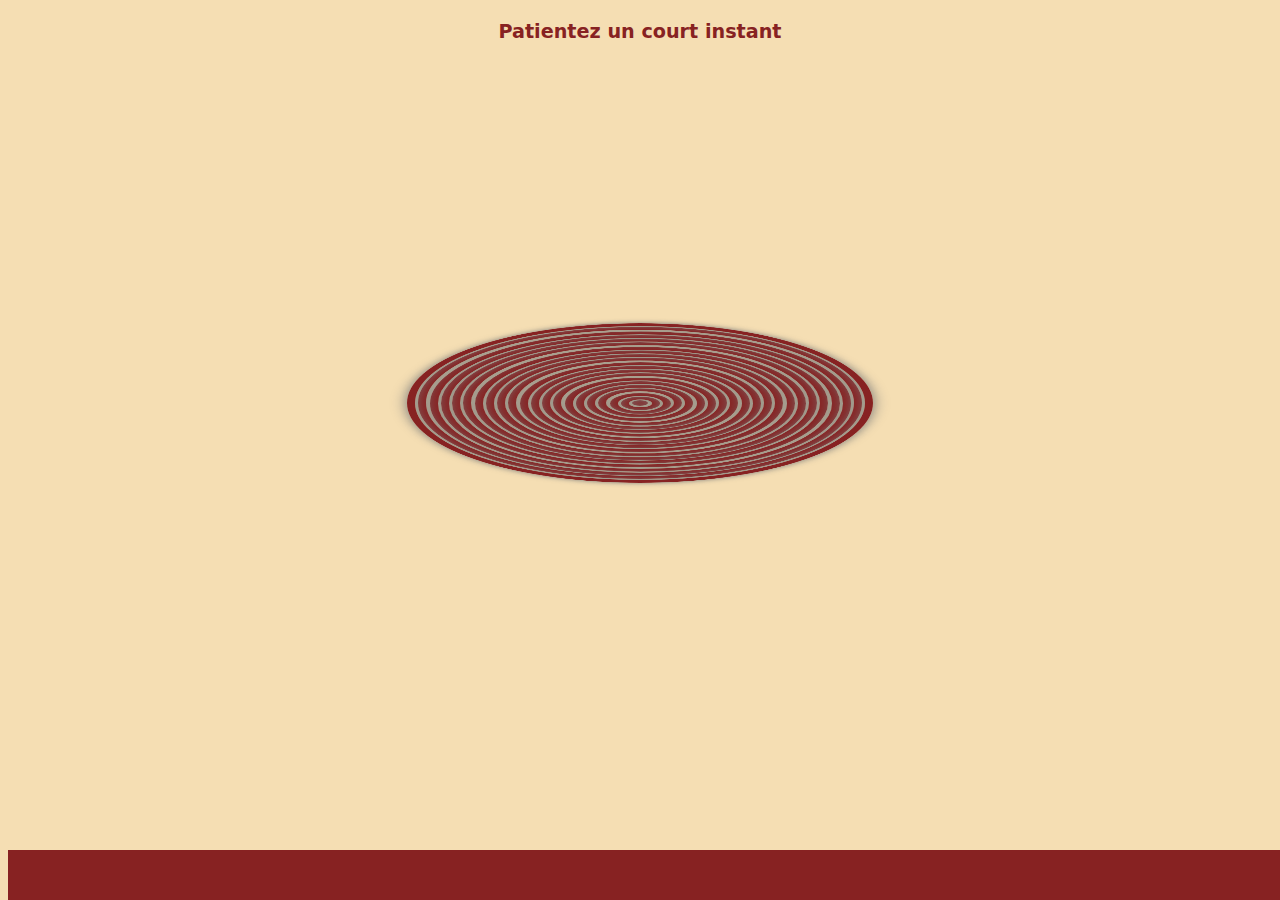
==== index.html @ 27f2d9bc "rajout d'une page de redirection basique et fichiers associés (index.html et style2.css)" ====
<!doctype html>
<html lang="fr">
<head>
  <meta charset="UTF-8" />
  <meta name="viewport" content="width=device-width, initial-scale=1.0" />
  <meta http-equiv="refresh" content="3.5; url=accueil.html">
  <title>Mon portfolio</title>
  <link rel="stylesheet" href="style2.css">
</head>
<body>
  <header></header> 

  <main>
     <div class="container">
      <div class="item" style="--i:0;"></div>
      <div class="item" style="--i:1;"></div>
      <div class="item" style="--i:2;"></div>
      <div class="item" style="--i:3;"></div>
      <div class="item" style="--i:4;"></div>
      <div class="item" style="--i:5;"></div>
      <div class="item" style="--i:6;"></div>
      <div class="item" style="--i:7;"></div>
      <div class="item" style="--i:8;"></div>
      <div class="item" style="--i:9;"></div>
      <div class="item" style="--i:10;"></div>
      <div class="item" style="--i:11;"></div>
      <div class="item" style="--i:12;"></div>
      <div class="item" style="--i:13;"></div>
      <div class="item" style="--i:14;"></div>
      <div class="item" style="--i:15;"></div>
      <div class="item" style="--i:16;"></div>
      <div class="item" style="--i:17;"></div>
      <div class="item" style="--i:18;"></div>
      <div class="item" style="--i:19;"></div>
      <div class="item" style="--i:20;"></div>
    </div>
    <p class="intro-text">Patientez un court instant<span class="dots"></span></p>
  </main>

  <footer class="piedepage"></footer>

</body>
---- style2.css ----
@import url(https://fonts.googleapis.com/css?family=Montserrat:400,700);
body {
    background-color: wheat;
}
.container {
    position: absolute;
    top: 50%;
    left: 50%;
    transform: translate(-50%, -50%);
    height: 70%;
    display: flex;
    justify-content: center;
    align-items: center;
  }

.item {
  position: absolute;
  background-color: transparent;
  width: calc(var(--i) * 2.5vmin);
  aspect-ratio: 1;
  border-radius: 50%;
  border: .9vmin solid #872222;
  transform-style: preserve-3d;
  transform: rotateX(70deg) translateZ(50px);
  animation: my-move 3s ease-in-out calc(var(--i) * 0.08s) infinite;
  box-shadow: 0px 0px 15px rgb(124, 124, 124),
    inset 0px 0px 15px rgb(124, 124, 124);
}

@keyframes my-move {
  0%,
  100% {
    transform: rotateX(70deg) translateZ(50px) translateY(0px);
    filter: hue-rotate(0deg);
  }

  50% {
    transform: rotateX(70deg) translateZ(50px) translateY(-50vmin);
    filter: hue-rotate(180deg);
  }
}

.intro-text {
    margin-top: 20px;
    font-size: 1.2rem;
    font-family: system-ui, -apple-system, BlinkMacSystemFont, 'Segoe UI', Roboto, Oxygen, Ubuntu, Cantarell, 'Open Sans', 'Helvetica Neue', sans-serif;
    font-weight: bolder;
    color: #872222;
    text-align: center;
    display: flex;
    justify-content: center;
  }
  
  .dots::after {
    content: '';
    display: inline-block;
    animation: dots-animation 3.5s steps(4, end) infinite;
  }
  
  @keyframes dots-animation {
    0% {
      content: '';
    }
    25% {
      content: '.';
    }
    50% {
      content: '..';
    }
    75% {
      content: '...';
    }
    100% {
      content: '';
    }
  }
  .piedepage {
    background-color: #872222;
    display: flex;
    justify-content: center;
    align-items: center;
    width: 100%;
    height: 10px;
    position: absolute;
    bottom: 0;
    padding: 20px 0;
    
  }
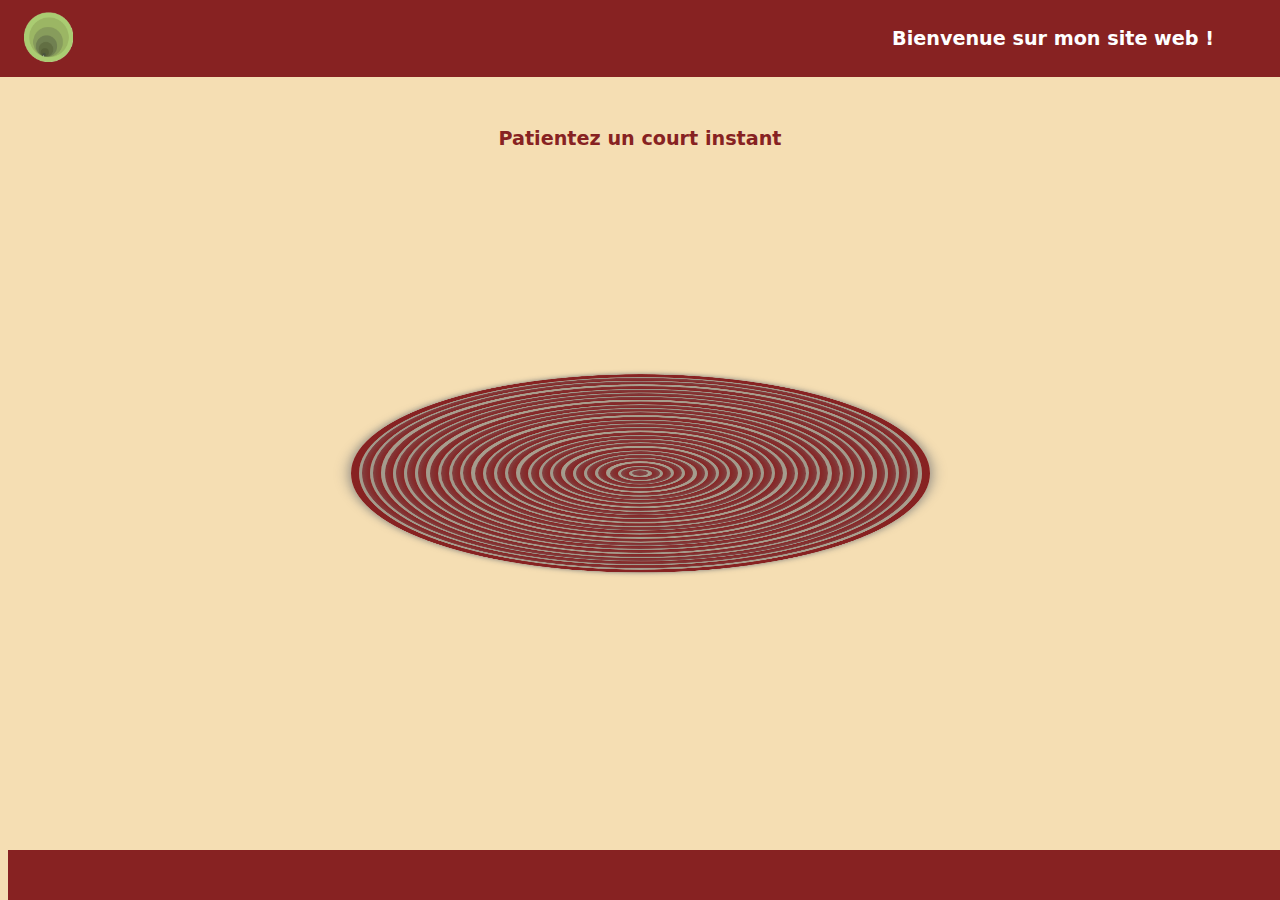
==== commit de458b4a: "tests sur les boîtes de projets et affinage de l'animation en page d'accueil + insertion footer/head" ====
--- a/index.html
+++ b/index.html
@@ -3,12 +3,17 @@
 <head>
   <meta charset="UTF-8" />
   <meta name="viewport" content="width=device-width, initial-scale=1.0" />
-  <meta http-equiv="refresh" content="3.5; url=accueil.html">
+  <meta http-equiv="refresh" content="4.5; url=accueil.html">
   <title>Mon portfolio</title>
   <link rel="stylesheet" href="style2.css">
 </head>
 <body>
-  <header></header> 
+  <header class="homepage"> 
+    <a href="index.html">
+      <img class="logo" src="logoportfolio.png" alt="logo de mon portfolio">
+    </a>
+    <p class="text">Bienvenue sur mon site web <span class="exclamation"></span></p>
+</header> 
 
   <main>
      <div class="container">
@@ -33,6 +38,11 @@
       <div class="item" style="--i:18;"></div>
       <div class="item" style="--i:19;"></div>
       <div class="item" style="--i:20;"></div>
+      <div class="item" style="--i:21;"></div>
+      <div class="item" style="--i:22;"></div>
+      <div class="item" style="--i:23;"></div>
+      <div class="item" style="--i:24;"></div>
+      <div class="item" style="--i:25;"></div>
     </div>
     <p class="intro-text">Patientez un court instant<span class="dots"></span></p>
   </main>
--- a/style2.css
+++ b/style2.css
@@ -1,13 +1,18 @@
 @import url(https://fonts.googleapis.com/css?family=Montserrat:400,700);
 body {
     background-color: wheat;
+}
+main {
+  padding-top: 100px; /* Ajustez selon la taille du header */
+    padding-bottom: 50px; /* Ajustez selon la taille du footer */
 }
 .container {
     position: absolute;
     top: 50%;
     left: 50%;
+    margin-top: 70px;
     transform: translate(-50%, -50%);
-    height: 70%;
+    height: 80%;
     display: flex;
     justify-content: center;
     align-items: center;
@@ -22,7 +27,7 @@
   border: .9vmin solid #872222;
   transform-style: preserve-3d;
   transform: rotateX(70deg) translateZ(50px);
-  animation: my-move 3s ease-in-out calc(var(--i) * 0.08s) infinite;
+  animation: my-move 3s ease-in-out calc(var(--i) * 0.03s) infinite;
   box-shadow: 0px 0px 15px rgb(124, 124, 124),
     inset 0px 0px 15px rgb(124, 124, 124);
 }
@@ -41,7 +46,7 @@
 }
 
 .intro-text {
-    margin-top: 20px;
+    margin-bottom: 50px;
     font-size: 1.2rem;
     font-family: system-ui, -apple-system, BlinkMacSystemFont, 'Segoe UI', Roboto, Oxygen, Ubuntu, Cantarell, 'Open Sans', 'Helvetica Neue', sans-serif;
     font-weight: bolder;
@@ -49,12 +54,14 @@
     text-align: center;
     display: flex;
     justify-content: center;
+    position: relative;
+    animation: slideFromLeft 2s ease-out, slideFromTop 2s ease-out; 
   }
   
   .dots::after {
     content: '';
     display: inline-block;
-    animation: dots-animation 3.5s steps(4, end) infinite;
+    animation: dots-animation 4s steps(4, end) infinite;
   }
   
   @keyframes dots-animation {
@@ -74,6 +81,82 @@
       content: '';
     }
   }
+
+  .homepage {
+    position: fixed;
+    top: 0;
+    left: 0;
+    width: 100%;
+    display: flex;
+    justify-content: space-between;
+    align-items: center;
+    padding: 0.5rem 1.5rem;
+    background-color: #872222;
+    color: white;
+    font-weight: bolder;
+    font-family: system-ui, -apple-system, BlinkMacSystemFont, 'Segoe UI', Roboto, Oxygen, Ubuntu, Cantarell, 'Open Sans', 'Helvetica Neue', sans-serif;
+    z-index: 500;
+    transition: transform 0.3s ease-in-out, opacity 0.3s ease-in-out;
+    opacity: 1;
+  }
+
+  .logo {
+    font-size: 1.5rem;
+    color: #fff;
+    font-weight: bold;
+    height: 50px;
+    width: auto;
+  }
+
+  .text {
+    padding-right: 90px;
+    font-size: larger;
+    animation: slideFromLeft 2s ease-out, slideFromTop 2s ease-out; 
+  }
+
+  @keyframes slideFromLeft {
+    0% {
+      transform: translateX(-50%);
+      opacity: 0;
+    }
+    100% {
+      transform: translateX(0);
+      opacity: 1;
+    }
+  }
+  
+  @keyframes slideFromTop {
+    0% {
+      transform: translateY(-50%); 
+      opacity: 0; 
+    }
+    100% {
+      transform: translateY(0); 
+      opacity: 1; 
+    }
+  }
+
+  .exclamation::after {
+    content: '!';
+    display: inline-block;
+    animation: blink-animation 2s steps(4, end) infinite;
+}
+
+@keyframes blink-animation {
+    0%, 100% {
+        opacity: 1; 
+    }
+    25% {
+      opacity: 0,5;
+    }
+    50% {
+        opacity: 0; 
+    }
+    75% {
+        opacity: 0,5;
+    }
+}
+
   .piedepage {
     background-color: #872222;
     display: flex;
@@ -81,7 +164,7 @@
     align-items: center;
     width: 100%;
     height: 10px;
-    position: absolute;
+    position: fixed;
     bottom: 0;
     padding: 20px 0;
     
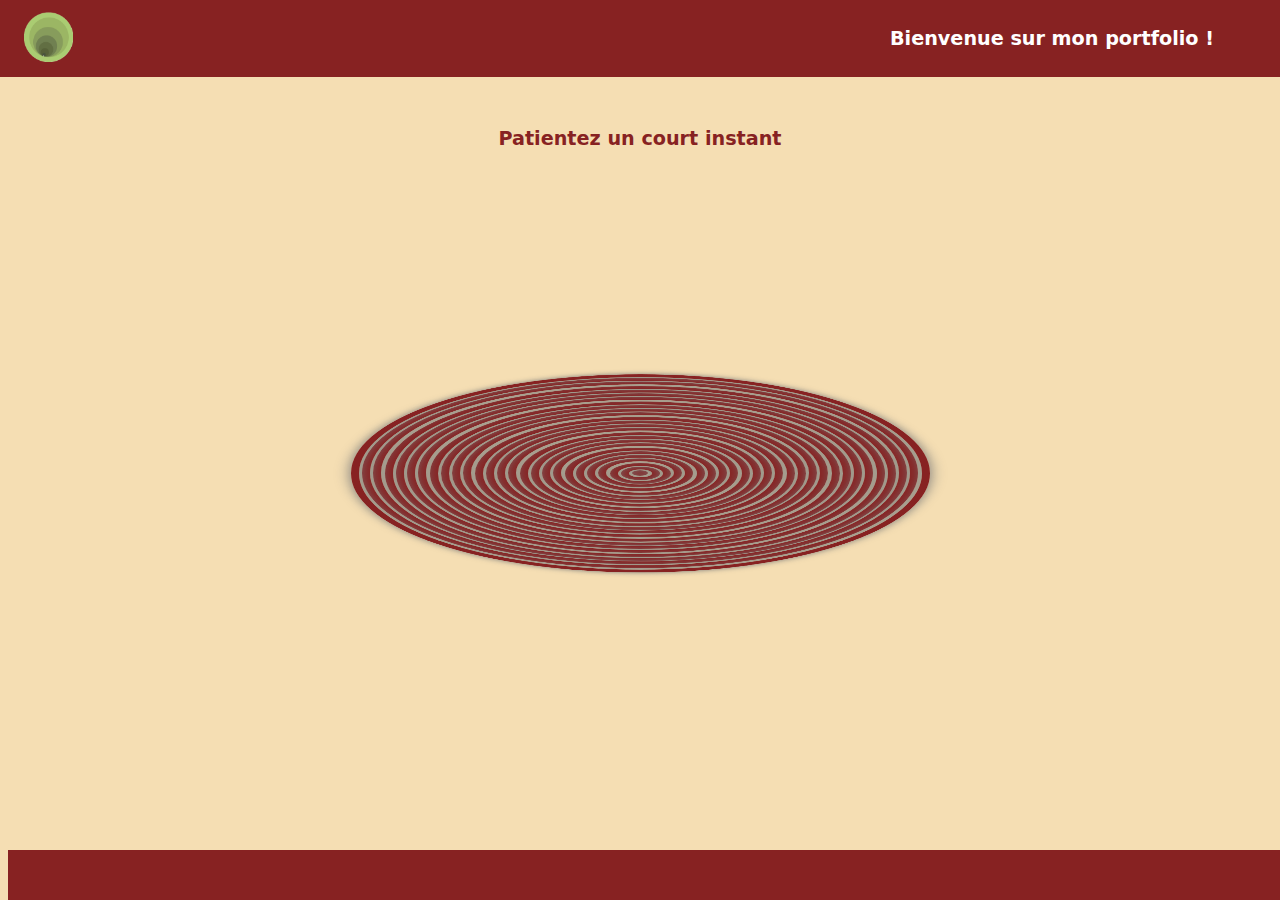
==== commit b08bc767: "modification d'un terme améliorable" ====
--- a/index.html
+++ b/index.html
@@ -12,7 +12,7 @@
     <a href="index.html">
       <img class="logo" src="logoportfolio.png" alt="logo de mon portfolio">
     </a>
-    <p class="text">Bienvenue sur mon site web <span class="exclamation"></span></p>
+    <p class="text">Bienvenue sur mon portfolio <span class="exclamation"></span></p>
 </header> 
 
   <main>
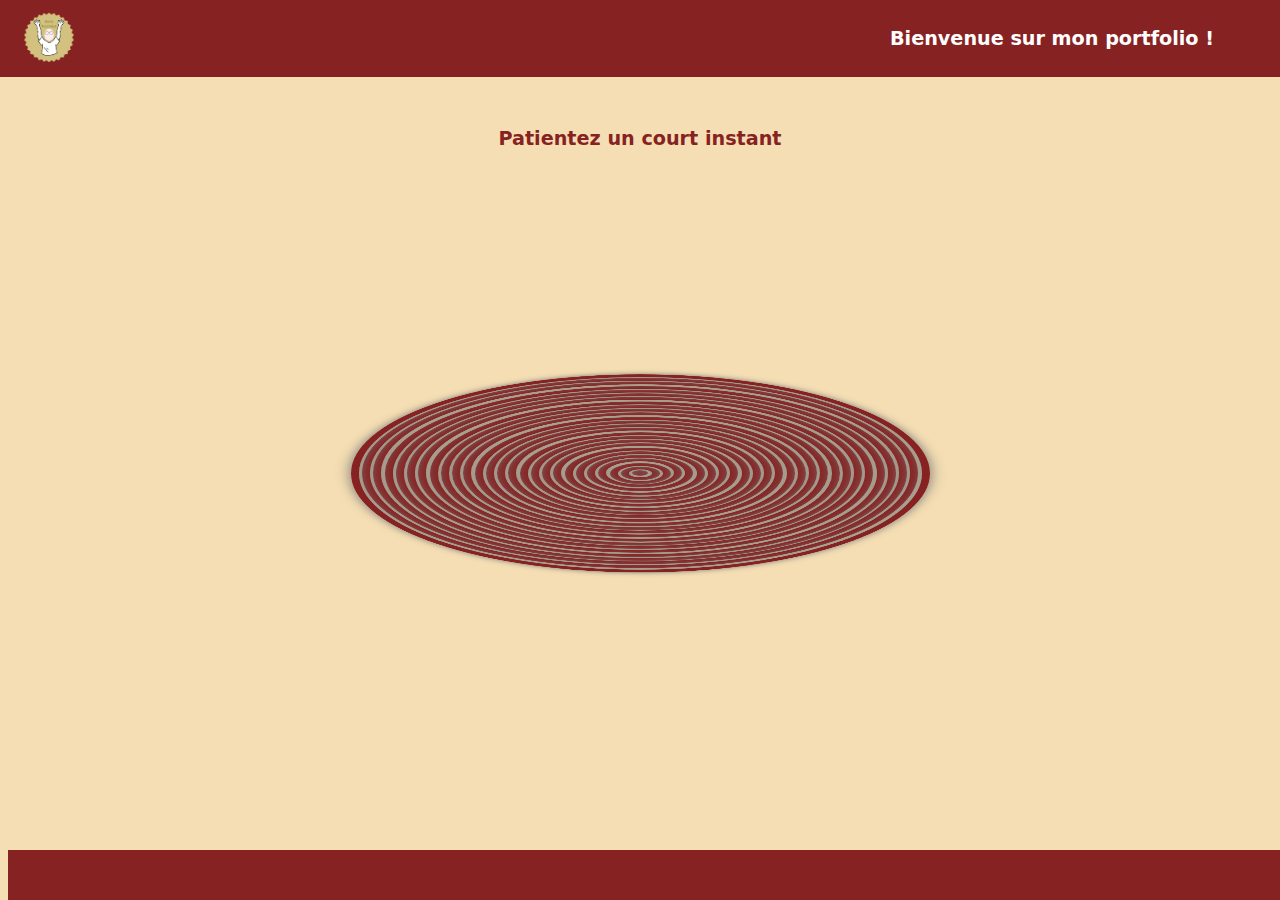
==== commit bd18e56f: "changement de logo" ====
--- a/index.html
+++ b/index.html
@@ -10,7 +10,7 @@
 <body>
   <header class="homepage"> 
     <a href="index.html">
-      <img class="logo" src="logoportfolio.png" alt="logo de mon portfolio">
+      <img class="logo" src="logo.png" alt="logo de mon portfolio">
     </a>
     <p class="text">Bienvenue sur mon portfolio <span class="exclamation"></span></p>
 </header> 
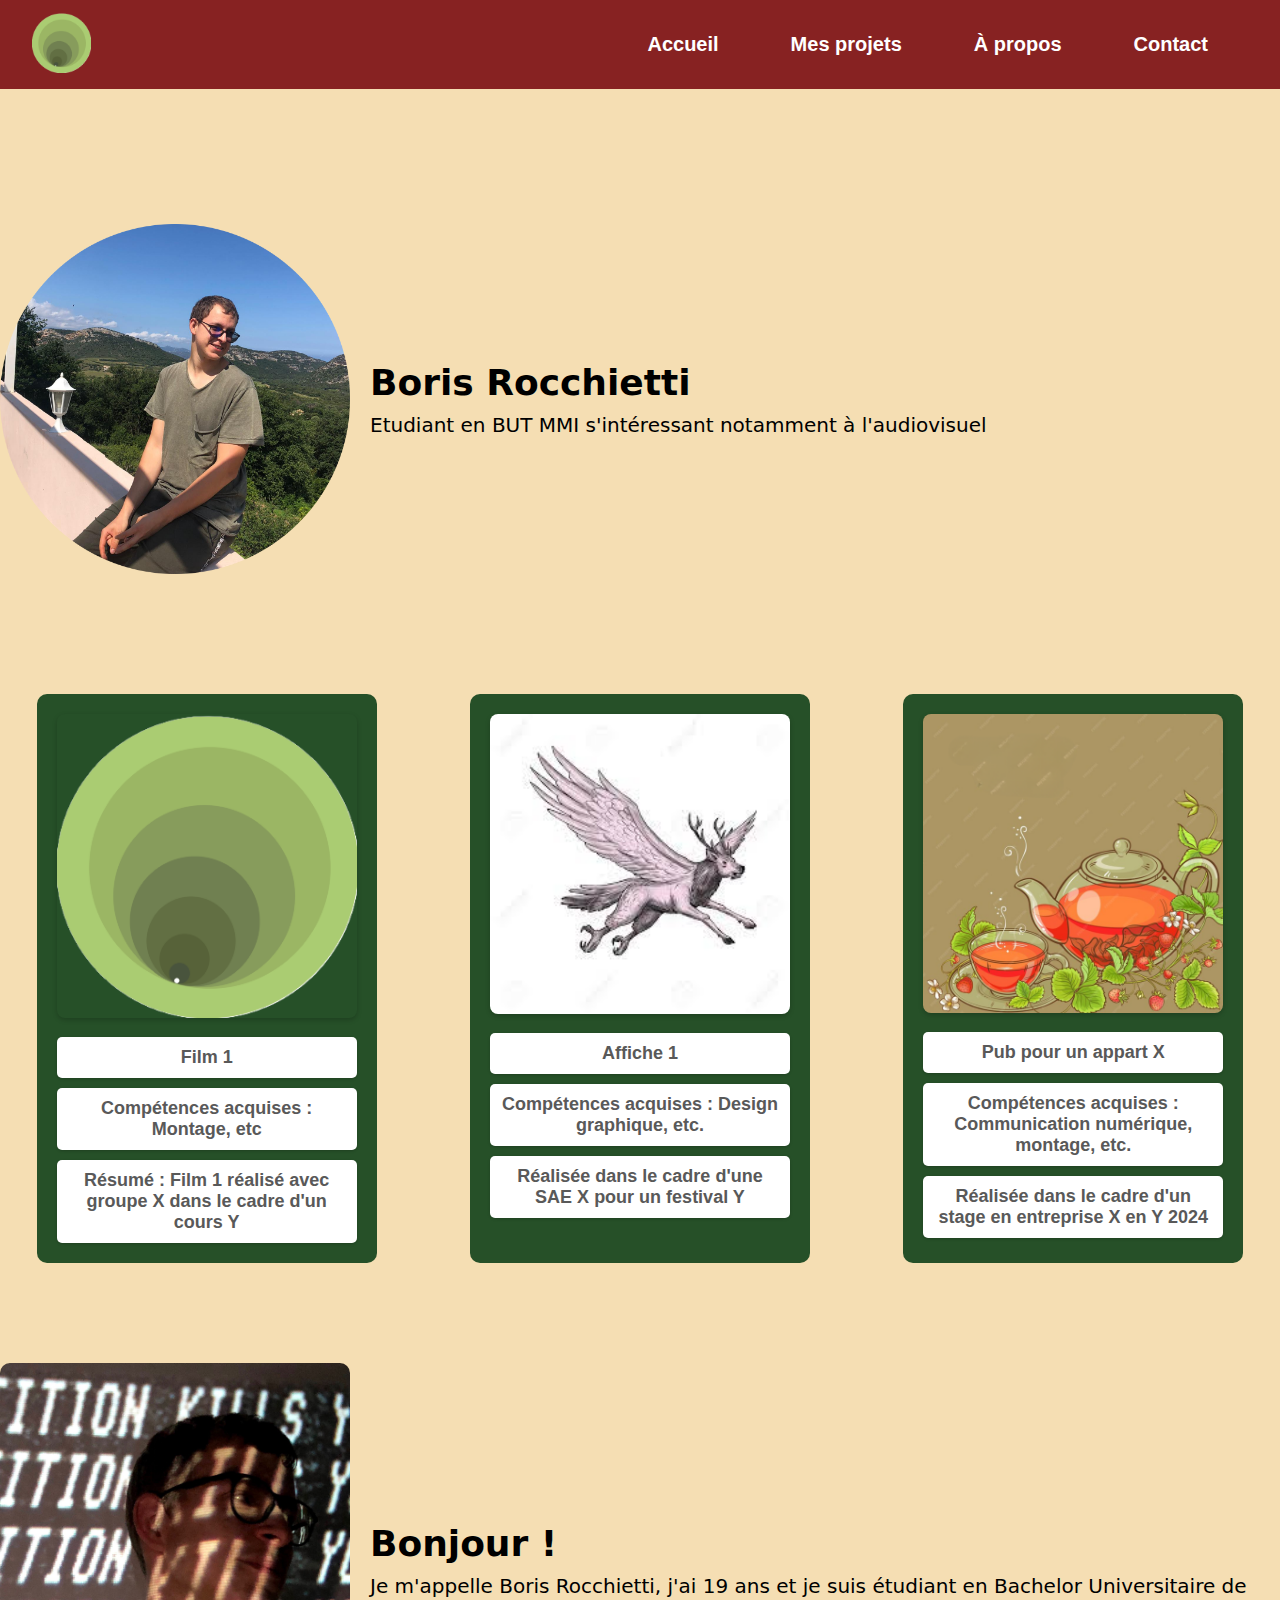
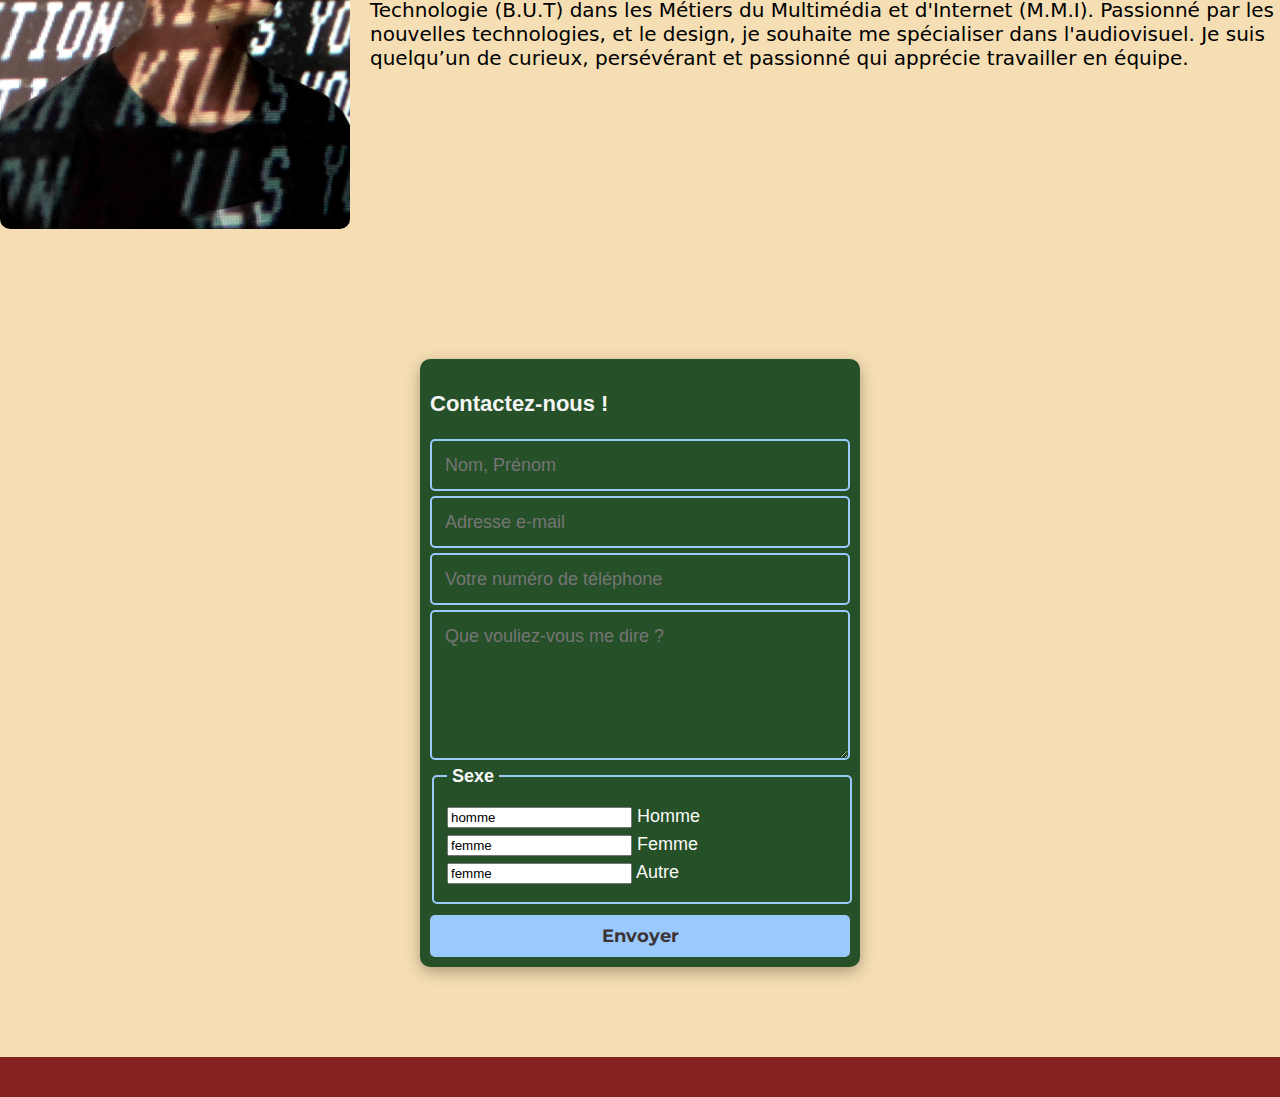
==== commit 13cb9a7f: "on sauve les meubles" ====
--- a/index.html
+++ b/index.html
@@ -1,52 +1,117 @@
+
 <!doctype html>
 <html lang="fr">
 <head>
   <meta charset="UTF-8" />
   <meta name="viewport" content="width=device-width, initial-scale=1.0" />
-  <meta http-equiv="refresh" content="4.5; url=accueil.html">
   <title>Mon portfolio</title>
-  <link rel="stylesheet" href="style2.css">
+  <link rel="stylesheet" href="style.css">
 </head>
 <body>
-  <header class="homepage"> 
-    <a href="index.html">
-      <img class="logo" src="logo.png" alt="logo de mon portfolio">
-    </a>
-    <p class="text">Bienvenue sur mon portfolio <span class="exclamation"></span></p>
-</header> 
+  <header class="homepage">
+    <nav class="navbar">
+      <div class="navbar-left">
+       <a href="index.html">
+        <img class="logo" src="logoportfolio.png" alt="logo de mon portfolio">
+      </a>
+      </div>
+      <div class="navbar-right">
+        <ul class="nav-links">
+          <li><a href="#accueil">Accueil</a></li>
+          <li><a href="#projets">Mes projets</a></li>
+          <li><a href="#about">À propos</a></li>
+          <li><a href="#contact">Contact</a></li>
+        </ul>
+      </div>
+    </nav>
+  </header>
 
-  <main>
-     <div class="container">
-      <div class="item" style="--i:0;"></div>
-      <div class="item" style="--i:1;"></div>
-      <div class="item" style="--i:2;"></div>
-      <div class="item" style="--i:3;"></div>
-      <div class="item" style="--i:4;"></div>
-      <div class="item" style="--i:5;"></div>
-      <div class="item" style="--i:6;"></div>
-      <div class="item" style="--i:7;"></div>
-      <div class="item" style="--i:8;"></div>
-      <div class="item" style="--i:9;"></div>
-      <div class="item" style="--i:10;"></div>
-      <div class="item" style="--i:11;"></div>
-      <div class="item" style="--i:12;"></div>
-      <div class="item" style="--i:13;"></div>
-      <div class="item" style="--i:14;"></div>
-      <div class="item" style="--i:15;"></div>
-      <div class="item" style="--i:16;"></div>
-      <div class="item" style="--i:17;"></div>
-      <div class="item" style="--i:18;"></div>
-      <div class="item" style="--i:19;"></div>
-      <div class="item" style="--i:20;"></div>
-      <div class="item" style="--i:21;"></div>
-      <div class="item" style="--i:22;"></div>
-      <div class="item" style="--i:23;"></div>
-      <div class="item" style="--i:24;"></div>
-      <div class="item" style="--i:25;"></div>
+<main>
+  <div class="about-section" id="accueil">
+    <div class="about-content">
+      <img class="profile-image" src="moiastflo.png" alt="Moi à Saint Florent">
+      
+      <div class="about-text">
+        <p> Boris Rocchietti</p>
+        <p> Etudiant en BUT MMI s'intéressant notamment à l'audiovisuel</p>
+      
+      </div>
     </div>
-    <p class="intro-text">Patientez un court instant<span class="dots"></span></p>
-  </main>
+  </div>
 
-  <footer class="piedepage"></footer>
+<div class="projets-flex" id="projets">
+  <div class="custom-container">
+    <div class="image-box">
+      <img src="logoportfolio.png" alt="exemple de projet 1">
+    </div>
+    <div class="text-box">
+      <div class="text-item">Film 1</div>
+      <div class="text-item">Compétences acquises : Montage, etc</div>
+      <div class="text-item">Résumé : Film 1 réalisé avec groupe X dans le cadre d'un cours Y</div>
+    </div>
+  </div> 
+  <div class="custom-container">
+    <div class="image-box">
+      <img src="cerf-volant.jpg" alt="Cerf-volant">
+    </div>
+    <div class="text-box">
+      <div class="text-item"> Affiche 1</div>
+      <div class="text-item">Compétences acquises : Design graphique, etc. </div>
+      <div class="text-item">Réalisée dans le cadre d'une SAE X pour un festival Y </div>
+    </div>
+  </div> 
+  <div class="custom-container">
+    <div class="image-box">
+      <img src="teapot.png" alt="théière">
+    </div>
+    <div class="text-box">
+      <div class="text-item">Pub pour un appart X</div>
+      <div class="text-item">Compétences acquises : Communication numérique, montage, etc. </div>
+      <div class="text-item">Réalisée dans le cadre d'un stage en entreprise X en Y 2024 </div>
+    </div>
+  </div> 
+</div>
+    
+<div class="about-section" id="about">
+  <div class="about-content">
+    <img class="profile-image" src="IMG-20250118-WA0007.jpg" alt="Boris Rocchietti (moi) mais stylé">
+    
+    <div class="about-text">
+      <p> Bonjour !</p>
+      <p>Je m'appelle Boris Rocchietti, j'ai 19 ans et je suis étudiant en
+        Bachelor Universitaire de Technologie (B.U.T) dans les Métiers du Multimédia et d'Internet (M.M.I).
+        Passionné par les nouvelles technologies, et le design, je souhaite me spécialiser dans l'audiovisuel. 
+        Je suis quelqu’un de curieux, persévérant et passionné qui apprécie travailler en équipe. 
+      </p>
+    </div>
+  </div>
+</div>
 
+<form id="contact">      
+  <p class="contactez">Contactez-nous !</p>
+  <input name="name" type="text" class="feedback" placeholder="Nom, Prénom" />   
+  <input name="email" type="text" class="feedback" placeholder="Adresse e-mail" />
+          
+  <input class="feedback" type="tel" id="phone" placeholder="Votre numéro de téléphone">
+
+  <textarea name="text" class="feedback" placeholder="Que vouliez-vous me dire ?"></textarea>
+
+  <fieldset class="feedback">
+    <legend>Sexe</legend>
+    <label> <input type="sexe" name="gender" value="homme"> Homme</label>
+    <label> <input type="sexe" name="gender" value="femme"> Femme</label>
+    <label> <input type="sexe" name="gender" value="femme"> Autre</label>
+  </fieldset>
+          
+  <input type="submit" value="Envoyer"/>
+  </form>
+
+
+</main>
+
+<footer class="piedepage">
+    
+</footer>
 </body>
+</html>
+
--- a/style.css
+++ b/style.css
@@ -0,0 +1,469 @@
+@import url(https://fonts.googleapis.com/css?family=Montserrat:400,700);
+
+/*Corps de la page principale*/
+body {
+  font-family: Arial, sans-serif;
+  background-color: #f9f9f9;
+  color: #333;
+  margin: 0;
+  padding: 0;
+  display: flex;
+  flex-direction: column;
+  min-height: 100vh; 
+}
+
+main {
+  padding: 40px 0;
+  padding-top: 135px;
+  display: flex;
+  flex-direction: column;
+  gap: 60px; 
+  background-color:#f5deb3 ;
+
+}
+
+[id] {
+  scroll-margin-top: 95px; 
+}
+
+
+/*Section "Navbar"*/
+.homepage {
+  position: sticky;
+  top: 0;
+  left: 0;
+  width: 100%;
+  background-color: #872222;
+  z-index: 1000;
+  transition: transform 0.3s ease-in-out, opacity 0.3s ease-in-out;
+  opacity: 1;
+}
+
+.navbar {
+  display: flex;
+  justify-content: space-between;
+  align-items: center;
+  padding: 0.5rem 2rem;
+}
+
+.navbar-left {
+  flex: 1;
+}
+
+.logo {
+  font-size: 1.5rem;
+  color: #fff;
+  font-weight: bold;
+  height: 60px;
+  width: auto;
+}
+
+.nav-links {
+  list-style: none;
+  display: flex;
+  justify-content: center;
+  gap: 2rem;
+  margin-right: 15px;
+  padding: 5px;
+  font-size: 20px;
+  font-weight: bold;
+  position: relative;
+}
+
+.nav-links a {
+  color: #fff;
+  text-decoration: none;
+  padding: 10px 20px;
+  transition: 0.5s;
+  position: relative;
+}
+
+.nav-links:hover a {
+  color: rgba(255, 255, 255, 0.2);
+}
+
+.nav-links li:hover a {
+  color: #fff;
+}
+
+.nav-links a:before {
+  content: '';
+  position: absolute;
+  top: 0;
+  left: 0;
+  width: 100%;
+  height: 100%;
+  background: transparent;
+  border: 2px solid transparent;
+  border-radius: 12px;
+  transition: all 0.5s;
+  transform: scale(1.1);
+  opacity: 0;
+}
+
+.nav-links a:hover:before {
+  opacity: 1;
+  transform: scale(1);
+  border-color: #fff;
+}
+
+.nav-links li:nth-child(1) a:hover:before {
+  border-color: white;
+}
+
+.nav-links li:nth-child(2) a:hover:before {
+  border-color: #f5deb3;
+}
+
+.nav-links li:nth-child(3) a:hover:before {
+  border-color: #9AC9FE;
+}
+
+.nav-links li:nth-child(4) a:hover:before {
+  border-color: #9effa3;
+}
+
+/*Section pour le formulaire */
+form {
+  width: 420px; 
+  margin: 50px auto; 
+  padding: 10px; 
+  display: flex;
+  flex-direction: column; 
+  background-color: #265028; 
+  color: #f9f9f9;
+  border-radius: 10px; 
+  box-shadow: 0 5px 15px rgba(0, 0, 0, 0.3); 
+}
+
+.contact-form .feedback {
+  font-size: 18px;
+  border-radius: 5px;
+  background-color: transparent;
+  border: 2px solid #9AC9FE;
+  padding: 13px;
+  margin-bottom: 5px;
+  width: 100%;
+  box-sizing: border-box;
+}
+
+.contact-form .feedback:hover {
+  border-color: #CC4949;
+}
+
+form .contactez {
+  color: whitesmoke;
+  font-size: 22px;
+  font-weight: bold;
+  margin-bottom: 10x;
+}
+
+fieldset {
+  border: 1px solid #9AC9FE;
+  padding: 10px;
+  margin-bottom: 15px;
+  border-radius: 5px;
+}
+
+legend {
+  font-size: 18px;
+  font-weight: bold;
+  color: #f9f9f9;
+  padding: 0 5px;
+}
+
+fieldset label {
+  display: block;
+  margin: 5px 0;
+  color: #f9f9f9;
+}
+
+input[type="radio"] {
+  margin-right: 10px;
+}
+
+.feedback {
+  color:white;
+  font-family: Helvetica, Arial, sans-serif;
+  font-weight:500;
+  font-size: 18px;
+  border-radius: 5px;
+  line-height: 22px;
+  background-color: transparent;
+  border:2px solid #9AC9FE;
+  transition: all 0.3s;
+  padding: 13px;
+  margin-bottom: 5px;
+  width:100%;
+  box-sizing: border-box;
+  outline:0;
+}
+
+.feedback:focus { border:2px solid #CC4949; }
+
+textarea {
+  height: 150px;
+  line-height: 150%;
+  resize:vertical;
+}
+
+[type="submit"] {
+  font-family: 'Montserrat', Arial, Helvetica, sans-serif;
+  width: 100%;
+  background:#9AC9FE;
+  border-radius:5px;
+  border:0;
+  cursor:pointer;
+  color: #3C3434;
+  font-size:18px;
+  padding-top:10px;
+  padding-bottom:10px;
+  transition: all 0.3s;
+  margin-top: 6px;
+  font-weight:700;
+}
+[type="submit"]:hover { background:#CC4949; }
+
+/*Section "A propos" */ 
+.profile-image {
+  width: 350px; 
+  height: auto; 
+  object-fit: cover; 
+  border-radius: 10px; 
+  margin-right: 20px; 
+}
+
+.about-text p:first-child {
+  font-size: 36px; 
+  font-weight: bold; 
+  margin: 0; 
+}
+
+.about-text p:last-child {
+  font-size: 20px; 
+  margin: 5px 0 0; 
+  margin-top: 10px;
+}
+
+.about-content {
+  display: flex;
+  align-items: center;
+  color: black;
+  font-family: system-ui, -apple-system, BlinkMacSystemFont, 'Segoe UI', Roboto, Oxygen, Ubuntu, Cantarell, 'Open Sans', 'Helvetica Neue', sans-serif;
+  margin-bottom: 20px; 
+}
+
+
+
+@keyframes slideFromLeft {
+  0% {
+    transform: translateX(-50%);
+    opacity: 0;
+  }
+  100% {
+    transform: translateX(0);
+    opacity: 1;
+  }
+}
+
+@keyframes slideFromTop {
+  0% {
+    transform: translateY(-50%); 
+    opacity: 0; 
+  }
+  100% {
+    transform: translateY(0); 
+    opacity: 1; 
+  }
+}
+
+.about-text p {
+  animation: slideFromLeft 2s ease-out; 
+}
+
+.profile-image {
+  animation: slideFromTop 2s ease-out; 
+}
+
+/*Partie dédiée aux boîtes de projets*/
+.container {
+  display: flex;
+  flex-wrap: wrap;
+  gap: 20px;
+  padding: 20px;
+}
+
+.box {
+  width: 100%;
+  max-width: 300px;
+  height: 250px;
+  display: flex;
+  flex-direction: column;
+  justify-content: space-between;
+  background: white;
+  padding: 15px;
+  border-radius: 8px;
+  box-shadow: 0 2px 4px rgba(0,0,0,0.2);
+}
+
+.box img {
+  width: 100%;
+  height: auto;
+  object-fit: cover;
+}
+
+.box .text {
+  text-align: center;
+  margin: 10px 0;
+}
+
+.projets-flex {
+  display: flex;
+  flex-wrap: wrap; 
+  justify-content: center; 
+  gap: 20px;
+  margin: 40px 0;
+}
+.custom-container {
+  display: inline-block;
+  flex-direction: column; 
+  align-items: center; 
+  justify-content: flex-start; 
+  background-color: #265028; 
+  padding: 20px;
+  border-radius: 10px; 
+  width: 90%;
+  max-width: 300px; 
+  margin: 0 auto; 
+}
+
+.image-box img {
+  width: 100%; 
+  height: auto; 
+  border-radius: 8px; 
+  box-shadow: 0 2px 5px rgba(0, 0, 0, 0.2); 
+}
+
+.text-box {
+  display: flex;
+  flex-direction: column; 
+  gap: 10px; 
+  margin-top: 15px;
+  width: 100%; 
+}
+
+.text-item {
+  text-align: center; 
+  font-size: 18px;
+  font-weight: bold;
+  color: #595959; 
+  padding: 10px;
+  background-color: #fff; 
+  border-radius: 5px; 
+  box-shadow: 0 1px 3px rgba(0, 0, 0, 0.2); 
+}
+
+/*Style du footer*/
+.piedepage {
+  background-color: #872222;
+  display: flex;
+  justify-content: center;
+  height: auto;
+  width: 100%;
+  position: relative; 
+  padding: 20px 0; 
+}
+
+@media (max-width: 768px) {
+  
+  body {
+    background-color: #f5deb3;
+    overflow-x: hidden;
+  }
+
+  .homepage,
+.piedepage {
+    width: 100%;
+    box-sizing: border-box;
+  }
+
+  body, 
+  .nav-links a, 
+  .about-text p:first-child, 
+  .about-text p:last-child, 
+  .text-item {
+    font-size: 90%;
+  }
+  .about-text {
+    display:column
+  }
+
+  .about-text p:first-child {
+    font-size: 16px; 
+  }
+
+  .about-text p:last-child {
+    font-size: 10px; 
+  }
+
+    .box {
+      max-width: 200px; 
+      height: 180px; 
+      display: grid;
+    }
+
+    .box img {
+      height: 100px; 
+   }
+
+    .navbar {
+      padding: 0.5rem 1rem; 
+    }
+
+    .nav-links {
+      gap: 1rem; 
+    }
+
+    .nav-links a {
+      font-size: 16px; 
+      padding: 5px 10px;
+    }
+
+  
+    .contactez, 
+    legend, 
+    .text-item {
+    font-size: 14px;
+
+    .about-content {
+      flex-direction: column;
+      align-items: center; 
+      text-align: center; 
+    }
+    
+    .about-content {
+      flex-direction: column;
+      align-items: center;
+      text-align: center;
+    }
+  
+    .profile-image {
+      margin-bottom: 20px;
+      width: 80%;
+      height: auto;
+    }
+  
+    .about-text {
+      display: flex;
+      flex-direction: column;
+      align-items: center;
+      margin-top: 10px;
+    }
+  
+    .about-text p {
+      font-size: 16px;
+      margin: 10px 0;
+      line-height: 1.5;
+    }
+  }
+}
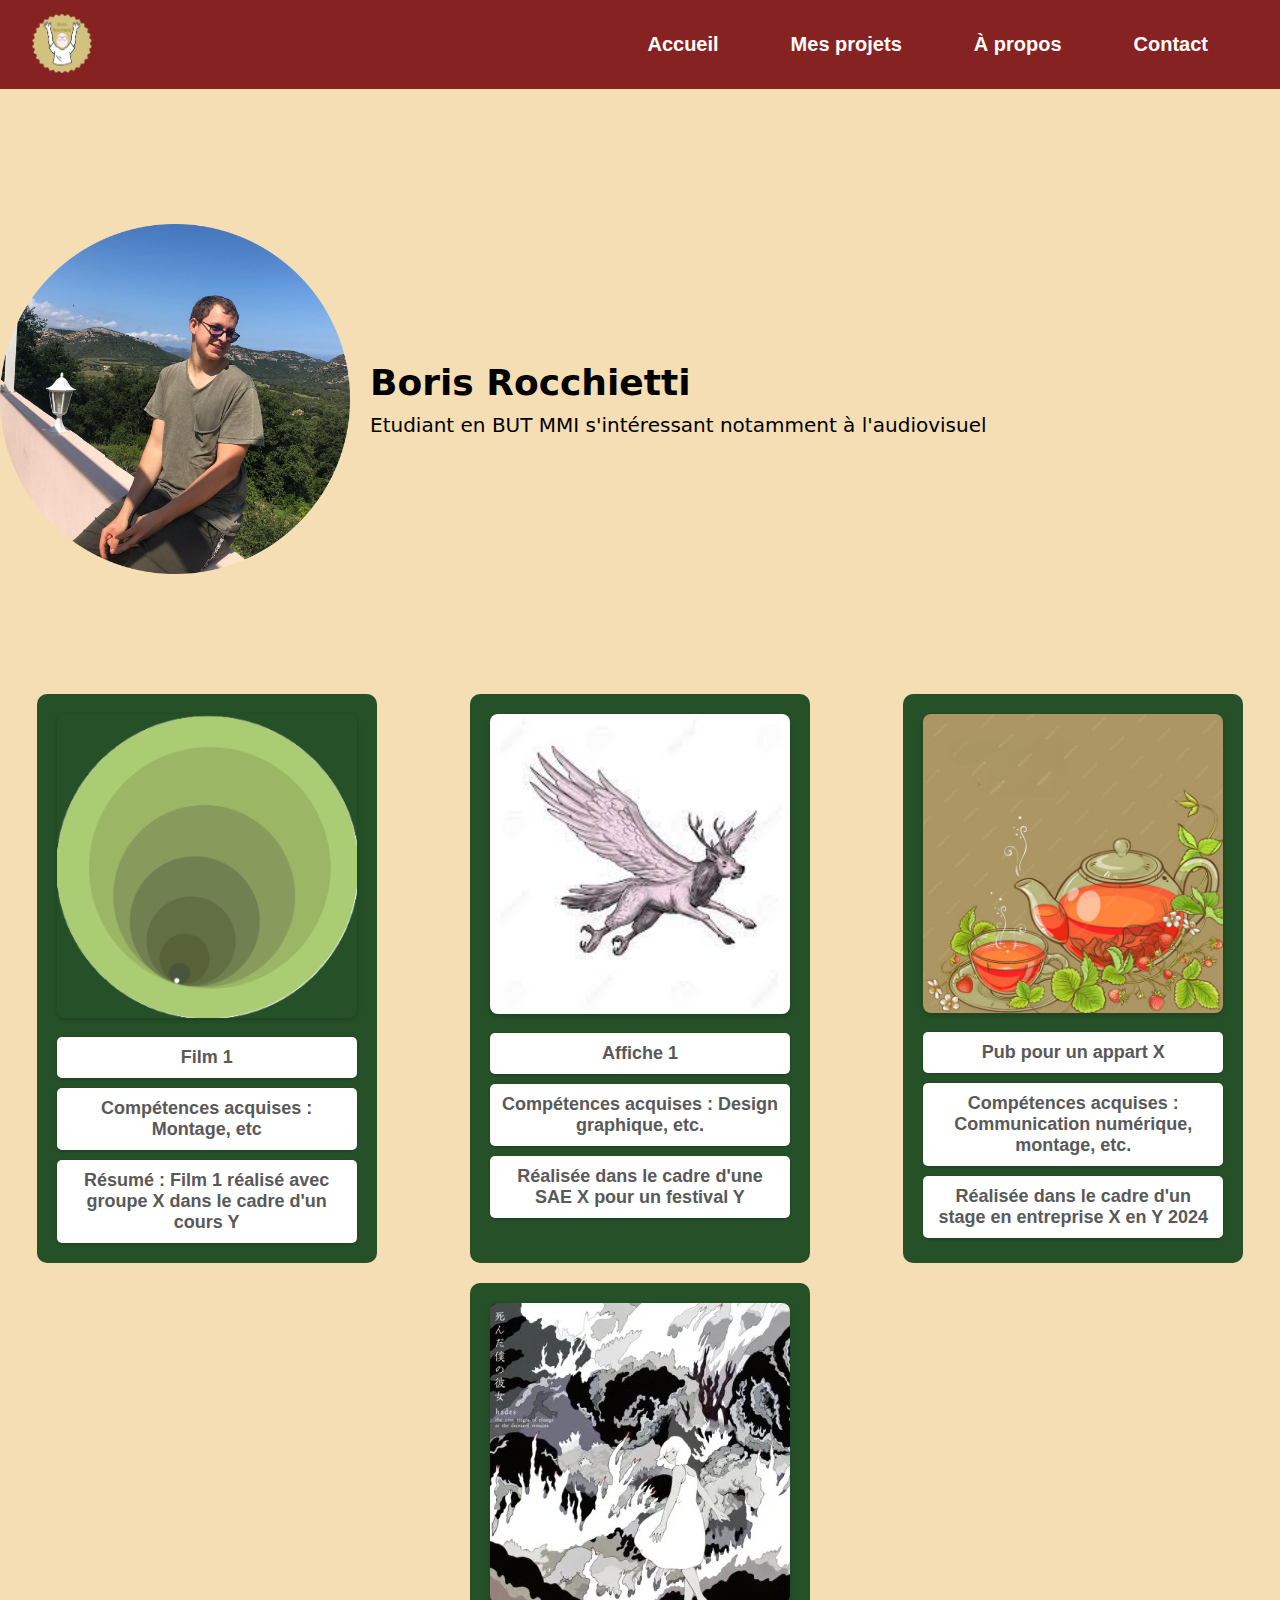
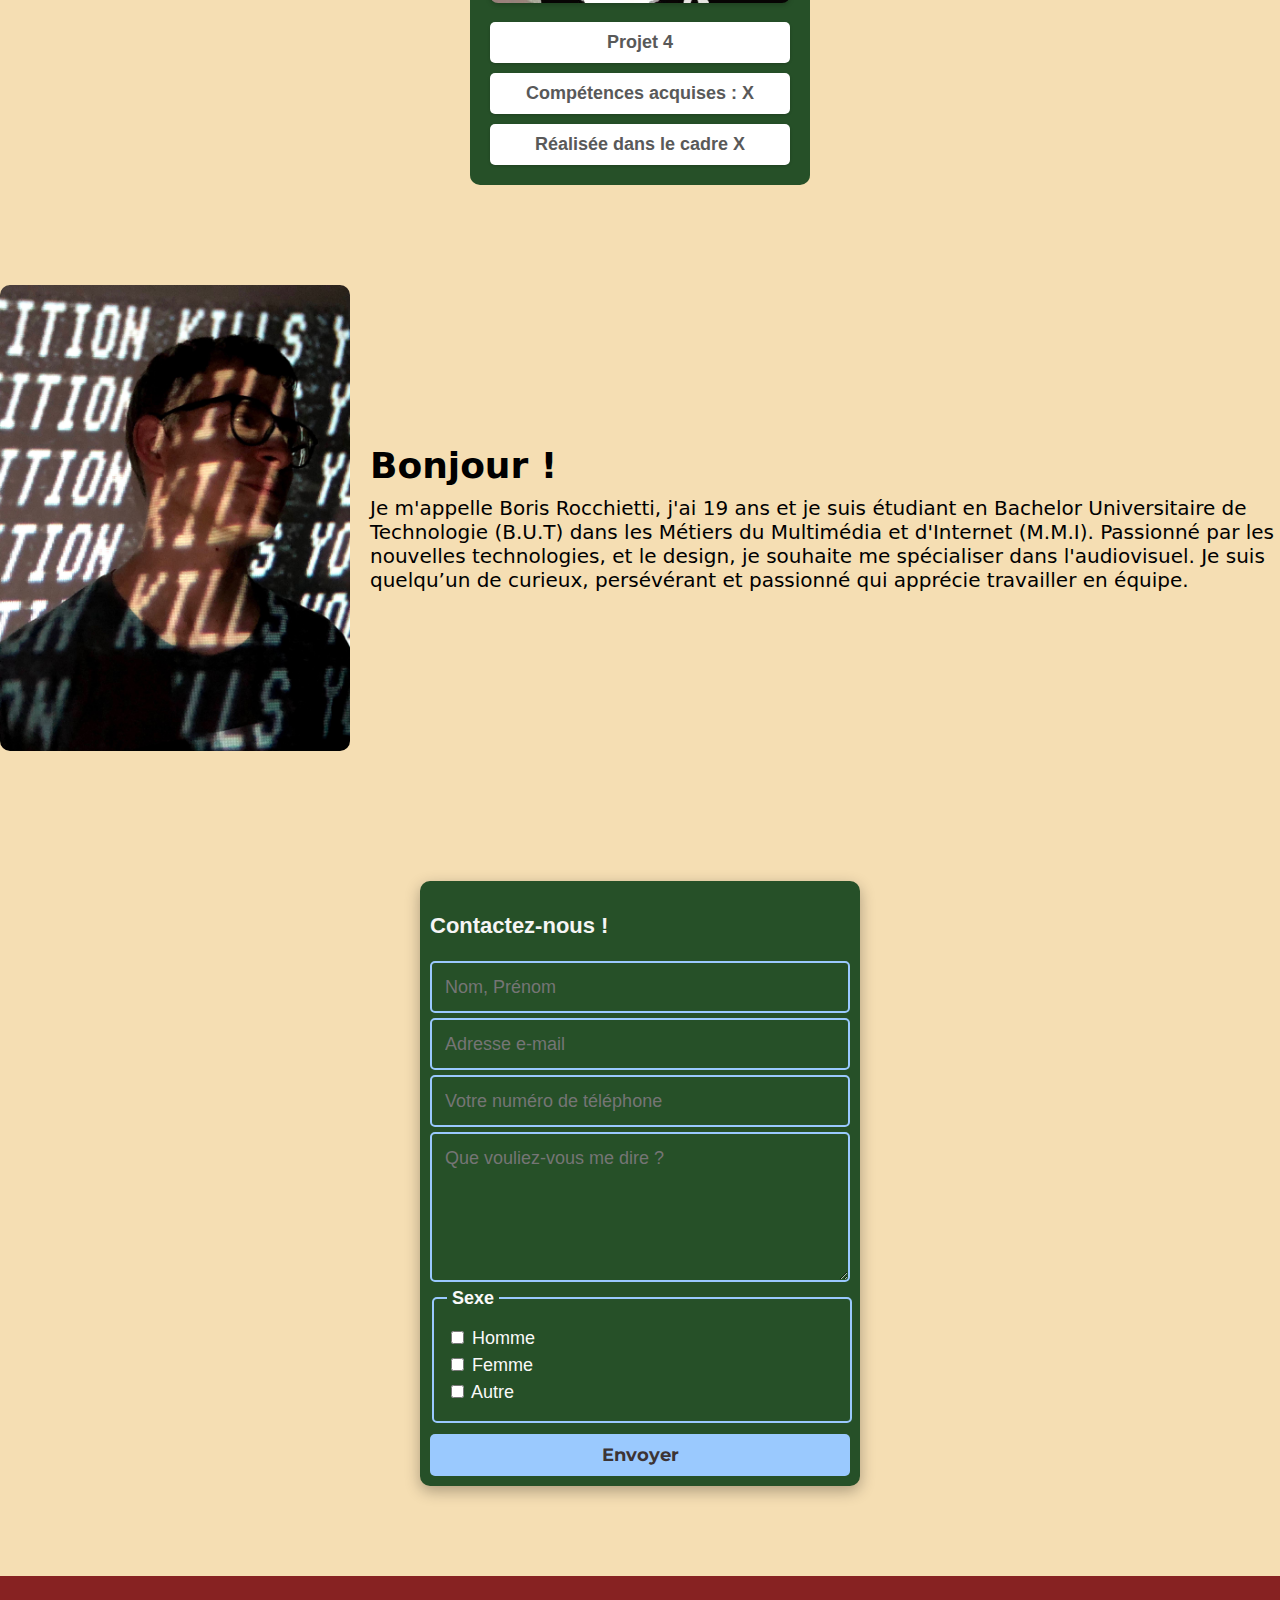
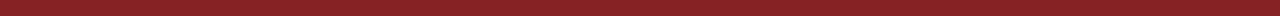
==== commit 6c69b5fb: "j'ai baisé mon site, mais je recommencerais un nouveau truc, plus tard" ====
--- a/index.html
+++ b/index.html
@@ -12,7 +12,7 @@
     <nav class="navbar">
       <div class="navbar-left">
        <a href="index.html">
-        <img class="logo" src="logoportfolio.png" alt="logo de mon portfolio">
+        <img class="logo" src="logo.png" alt="logo de mon portfolio">
       </a>
       </div>
       <div class="navbar-right">
@@ -34,12 +34,12 @@
       <div class="about-text">
         <p> Boris Rocchietti</p>
         <p> Etudiant en BUT MMI s'intéressant notamment à l'audiovisuel</p>
-      
       </div>
     </div>
   </div>
 
 <div class="projets-flex" id="projets">
+
   <div class="custom-container">
     <div class="image-box">
       <img src="logoportfolio.png" alt="exemple de projet 1">
@@ -50,6 +50,7 @@
       <div class="text-item">Résumé : Film 1 réalisé avec groupe X dans le cadre d'un cours Y</div>
     </div>
   </div> 
+
   <div class="custom-container">
     <div class="image-box">
       <img src="cerf-volant.jpg" alt="Cerf-volant">
@@ -60,6 +61,7 @@
       <div class="text-item">Réalisée dans le cadre d'une SAE X pour un festival Y </div>
     </div>
   </div> 
+
   <div class="custom-container">
     <div class="image-box">
       <img src="teapot.png" alt="théière">
@@ -70,6 +72,17 @@
       <div class="text-item">Réalisée dans le cadre d'un stage en entreprise X en Y 2024 </div>
     </div>
   </div> 
+  <div class="custom-container">
+    <div class="image-box">
+      <img src="hades.webp" alt="cover d'un album de shoegaze random">
+    </div>
+    <div class="text-box">
+      <div class="text-item">Projet 4</div>
+      <div class="text-item">Compétences acquises : X </div>
+      <div class="text-item">Réalisée dans le cadre X</div>
+    </div>
+  </div> 
+  
 </div>
     
 <div class="about-section" id="about">
@@ -98,9 +111,9 @@
 
   <fieldset class="feedback">
     <legend>Sexe</legend>
-    <label> <input type="sexe" name="gender" value="homme"> Homme</label>
-    <label> <input type="sexe" name="gender" value="femme"> Femme</label>
-    <label> <input type="sexe" name="gender" value="femme"> Autre</label>
+    <label> <input type="checkbox" name="gender" value="homme"> Homme</label>
+    <label> <input type="checkbox" name="gender" value="femme"> Femme</label>
+    <label> <input type="checkbox" name="gender" value="femme"> Autre</label>
   </fieldset>
           
   <input type="submit" value="Envoyer"/>
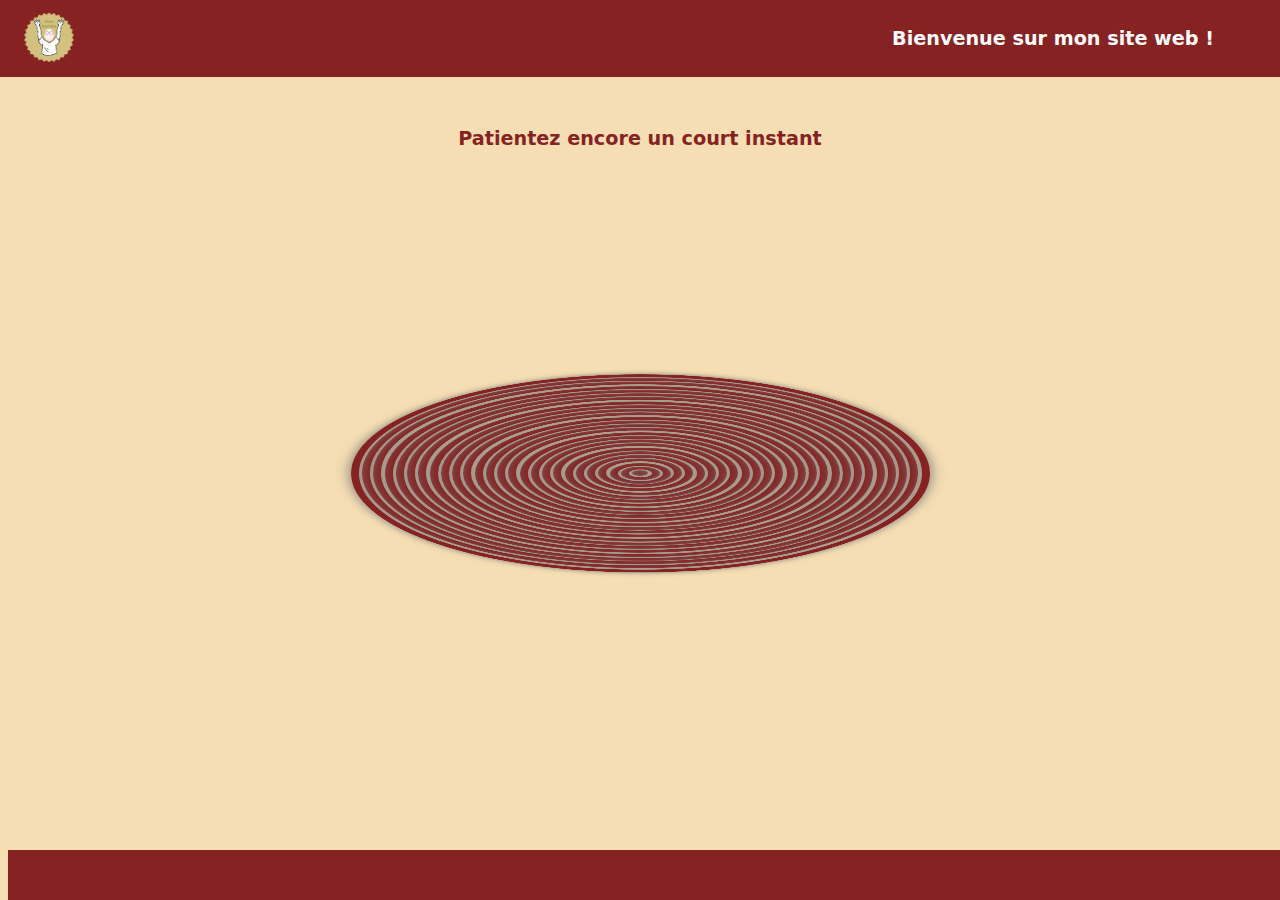
==== commit eb59fe08: "j'ai sauvé mon site ! alléluia les commit !" ====
--- a/index.html
+++ b/index.html
@@ -1,130 +1,52 @@
-
 <!doctype html>
 <html lang="fr">
 <head>
   <meta charset="UTF-8" />
   <meta name="viewport" content="width=device-width, initial-scale=1.0" />
+  <meta http-equiv="refresh" content="4.5; url=accueil.html">
   <title>Mon portfolio</title>
-  <link rel="stylesheet" href="style.css">
+  <link rel="stylesheet" href="style2.css">
 </head>
 <body>
-  <header class="homepage">
-    <nav class="navbar">
-      <div class="navbar-left">
-       <a href="index.html">
-        <img class="logo" src="logo.png" alt="logo de mon portfolio">
-      </a>
-      </div>
-      <div class="navbar-right">
-        <ul class="nav-links">
-          <li><a href="#accueil">Accueil</a></li>
-          <li><a href="#projets">Mes projets</a></li>
-          <li><a href="#about">À propos</a></li>
-          <li><a href="#contact">Contact</a></li>
-        </ul>
-      </div>
-    </nav>
-  </header>
+  <header class="homepage"> 
+    <a href="index.html">
+      <img class="logo" src="logo.png" alt="logo de mon portfolio">
+    </a>
+    <p class="text">Bienvenue sur mon site web <span class="exclamation"></span></p>
+</header> 
 
-<main>
-  <div class="about-section" id="accueil">
-    <div class="about-content">
-      <img class="profile-image" src="moiastflo.png" alt="Moi à Saint Florent">
-      
-      <div class="about-text">
-        <p> Boris Rocchietti</p>
-        <p> Etudiant en BUT MMI s'intéressant notamment à l'audiovisuel</p>
-      </div>
+  <main>
+     <div class="container">
+      <div class="item" style="--i:0;"></div>
+      <div class="item" style="--i:1;"></div>
+      <div class="item" style="--i:2;"></div>
+      <div class="item" style="--i:3;"></div>
+      <div class="item" style="--i:4;"></div>
+      <div class="item" style="--i:5;"></div>
+      <div class="item" style="--i:6;"></div>
+      <div class="item" style="--i:7;"></div>
+      <div class="item" style="--i:8;"></div>
+      <div class="item" style="--i:9;"></div>
+      <div class="item" style="--i:10;"></div>
+      <div class="item" style="--i:11;"></div>
+      <div class="item" style="--i:12;"></div>
+      <div class="item" style="--i:13;"></div>
+      <div class="item" style="--i:14;"></div>
+      <div class="item" style="--i:15;"></div>
+      <div class="item" style="--i:16;"></div>
+      <div class="item" style="--i:17;"></div>
+      <div class="item" style="--i:18;"></div>
+      <div class="item" style="--i:19;"></div>
+      <div class="item" style="--i:20;"></div>
+      <div class="item" style="--i:21;"></div>
+      <div class="item" style="--i:22;"></div>
+      <div class="item" style="--i:23;"></div>
+      <div class="item" style="--i:24;"></div>
+      <div class="item" style="--i:25;"></div>
     </div>
-  </div>
+    <p class="intro-text">Patientez encore un court instant<span class="dots"></span></p>
+  </main>
 
-<div class="projets-flex" id="projets">
+  <footer class="piedepage"></footer>
 
-  <div class="custom-container">
-    <div class="image-box">
-      <img src="logoportfolio.png" alt="exemple de projet 1">
-    </div>
-    <div class="text-box">
-      <div class="text-item">Film 1</div>
-      <div class="text-item">Compétences acquises : Montage, etc</div>
-      <div class="text-item">Résumé : Film 1 réalisé avec groupe X dans le cadre d'un cours Y</div>
-    </div>
-  </div> 
-
-  <div class="custom-container">
-    <div class="image-box">
-      <img src="cerf-volant.jpg" alt="Cerf-volant">
-    </div>
-    <div class="text-box">
-      <div class="text-item"> Affiche 1</div>
-      <div class="text-item">Compétences acquises : Design graphique, etc. </div>
-      <div class="text-item">Réalisée dans le cadre d'une SAE X pour un festival Y </div>
-    </div>
-  </div> 
-
-  <div class="custom-container">
-    <div class="image-box">
-      <img src="teapot.png" alt="théière">
-    </div>
-    <div class="text-box">
-      <div class="text-item">Pub pour un appart X</div>
-      <div class="text-item">Compétences acquises : Communication numérique, montage, etc. </div>
-      <div class="text-item">Réalisée dans le cadre d'un stage en entreprise X en Y 2024 </div>
-    </div>
-  </div> 
-  <div class="custom-container">
-    <div class="image-box">
-      <img src="hades.webp" alt="cover d'un album de shoegaze random">
-    </div>
-    <div class="text-box">
-      <div class="text-item">Projet 4</div>
-      <div class="text-item">Compétences acquises : X </div>
-      <div class="text-item">Réalisée dans le cadre X</div>
-    </div>
-  </div> 
-  
-</div>
-    
-<div class="about-section" id="about">
-  <div class="about-content">
-    <img class="profile-image" src="IMG-20250118-WA0007.jpg" alt="Boris Rocchietti (moi) mais stylé">
-    
-    <div class="about-text">
-      <p> Bonjour !</p>
-      <p>Je m'appelle Boris Rocchietti, j'ai 19 ans et je suis étudiant en
-        Bachelor Universitaire de Technologie (B.U.T) dans les Métiers du Multimédia et d'Internet (M.M.I).
-        Passionné par les nouvelles technologies, et le design, je souhaite me spécialiser dans l'audiovisuel. 
-        Je suis quelqu’un de curieux, persévérant et passionné qui apprécie travailler en équipe. 
-      </p>
-    </div>
-  </div>
-</div>
-
-<form id="contact">      
-  <p class="contactez">Contactez-nous !</p>
-  <input name="name" type="text" class="feedback" placeholder="Nom, Prénom" />   
-  <input name="email" type="text" class="feedback" placeholder="Adresse e-mail" />
-          
-  <input class="feedback" type="tel" id="phone" placeholder="Votre numéro de téléphone">
-
-  <textarea name="text" class="feedback" placeholder="Que vouliez-vous me dire ?"></textarea>
-
-  <fieldset class="feedback">
-    <legend>Sexe</legend>
-    <label> <input type="checkbox" name="gender" value="homme"> Homme</label>
-    <label> <input type="checkbox" name="gender" value="femme"> Femme</label>
-    <label> <input type="checkbox" name="gender" value="femme"> Autre</label>
-  </fieldset>
-          
-  <input type="submit" value="Envoyer"/>
-  </form>
-
-
-</main>
-
-<footer class="piedepage">
-    
-</footer>
-</body>
-</html>
-
+</body>--- a/style2.css
+++ b/style2.css
@@ -0,0 +1,171 @@
+@import url(https://fonts.googleapis.com/css?family=Montserrat:400,700);
+body {
+    background-color: wheat;
+}
+main {
+  padding-top: 100px; /* Ajustez selon la taille du header */
+    padding-bottom: 50px; /* Ajustez selon la taille du footer */
+}
+.container {
+    position: absolute;
+    top: 50%;
+    left: 50%;
+    margin-top: 70px;
+    transform: translate(-50%, -50%);
+    height: 80%;
+    display: flex;
+    justify-content: center;
+    align-items: center;
+  }
+
+.item {
+  position: absolute;
+  background-color: transparent;
+  width: calc(var(--i) * 2.5vmin);
+  aspect-ratio: 1;
+  border-radius: 50%;
+  border: .9vmin solid #872222;
+  transform-style: preserve-3d;
+  transform: rotateX(70deg) translateZ(50px);
+  animation: my-move 3s ease-in-out calc(var(--i) * 0.03s) infinite;
+  box-shadow: 0px 0px 15px rgb(124, 124, 124),
+    inset 0px 0px 15px rgb(124, 124, 124);
+}
+
+@keyframes my-move {
+  0%,
+  100% {
+    transform: rotateX(70deg) translateZ(50px) translateY(0px);
+    filter: hue-rotate(0deg);
+  }
+
+  50% {
+    transform: rotateX(70deg) translateZ(50px) translateY(-50vmin);
+    filter: hue-rotate(180deg);
+  }
+}
+
+.intro-text {
+    margin-bottom: 50px;
+    font-size: 1.2rem;
+    font-family: system-ui, -apple-system, BlinkMacSystemFont, 'Segoe UI', Roboto, Oxygen, Ubuntu, Cantarell, 'Open Sans', 'Helvetica Neue', sans-serif;
+    font-weight: bolder;
+    color: #872222;
+    text-align: center;
+    display: flex;
+    justify-content: center;
+    position: relative;
+    animation: slideFromLeft 2s ease-out, slideFromTop 2s ease-out; 
+  }
+  
+  .dots::after {
+    content: '';
+    display: inline-block;
+    animation: dots-animation 4s steps(4, end) infinite;
+  }
+  
+  @keyframes dots-animation {
+    0% {
+      content: '';
+    }
+    25% {
+      content: '.';
+    }
+    50% {
+      content: '..';
+    }
+    75% {
+      content: '...';
+    }
+    100% {
+      content: '';
+    }
+  }
+
+  .homepage {
+    position: fixed;
+    top: 0;
+    left: 0;
+    width: 100%;
+    display: flex;
+    justify-content: space-between;
+    align-items: center;
+    padding: 0.5rem 1.5rem;
+    background-color: #872222;
+    color: white;
+    font-weight: bolder;
+    font-family: system-ui, -apple-system, BlinkMacSystemFont, 'Segoe UI', Roboto, Oxygen, Ubuntu, Cantarell, 'Open Sans', 'Helvetica Neue', sans-serif;
+    z-index: 500;
+    transition: transform 0.3s ease-in-out, opacity 0.3s ease-in-out;
+    opacity: 1;
+  }
+
+  .logo {
+    font-size: 1.5rem;
+    color: #fff;
+    font-weight: bold;
+    height: 50px;
+    width: auto;
+  }
+
+  .text {
+    padding-right: 90px;
+    font-size: larger;
+    animation: slideFromLeft 2s ease-out, slideFromTop 2s ease-out; 
+  }
+
+  @keyframes slideFromLeft {
+    0% {
+      transform: translateX(-50%);
+      opacity: 0;
+    }
+    100% {
+      transform: translateX(0);
+      opacity: 1;
+    }
+  }
+  
+  @keyframes slideFromTop {
+    0% {
+      transform: translateY(-50%); 
+      opacity: 0; 
+    }
+    100% {
+      transform: translateY(0); 
+      opacity: 1; 
+    }
+  }
+
+  .exclamation::after {
+    content: '!';
+    display: inline-block;
+    animation: blink-animation 2s steps(4, end) infinite;
+}
+
+@keyframes blink-animation {
+    0%, 100% {
+        opacity: 1; 
+    }
+    25% {
+      opacity: 0,5;
+    }
+    50% {
+        opacity: 0; 
+    }
+    75% {
+        opacity: 0,5;
+    }
+}
+
+  .piedepage {
+    background-color: #872222;
+    display: flex;
+    justify-content: center;
+    align-items: center;
+    width: 100%;
+    height: 10px;
+    position: fixed;
+    bottom: 0;
+    padding: 20px 0;
+    
+  }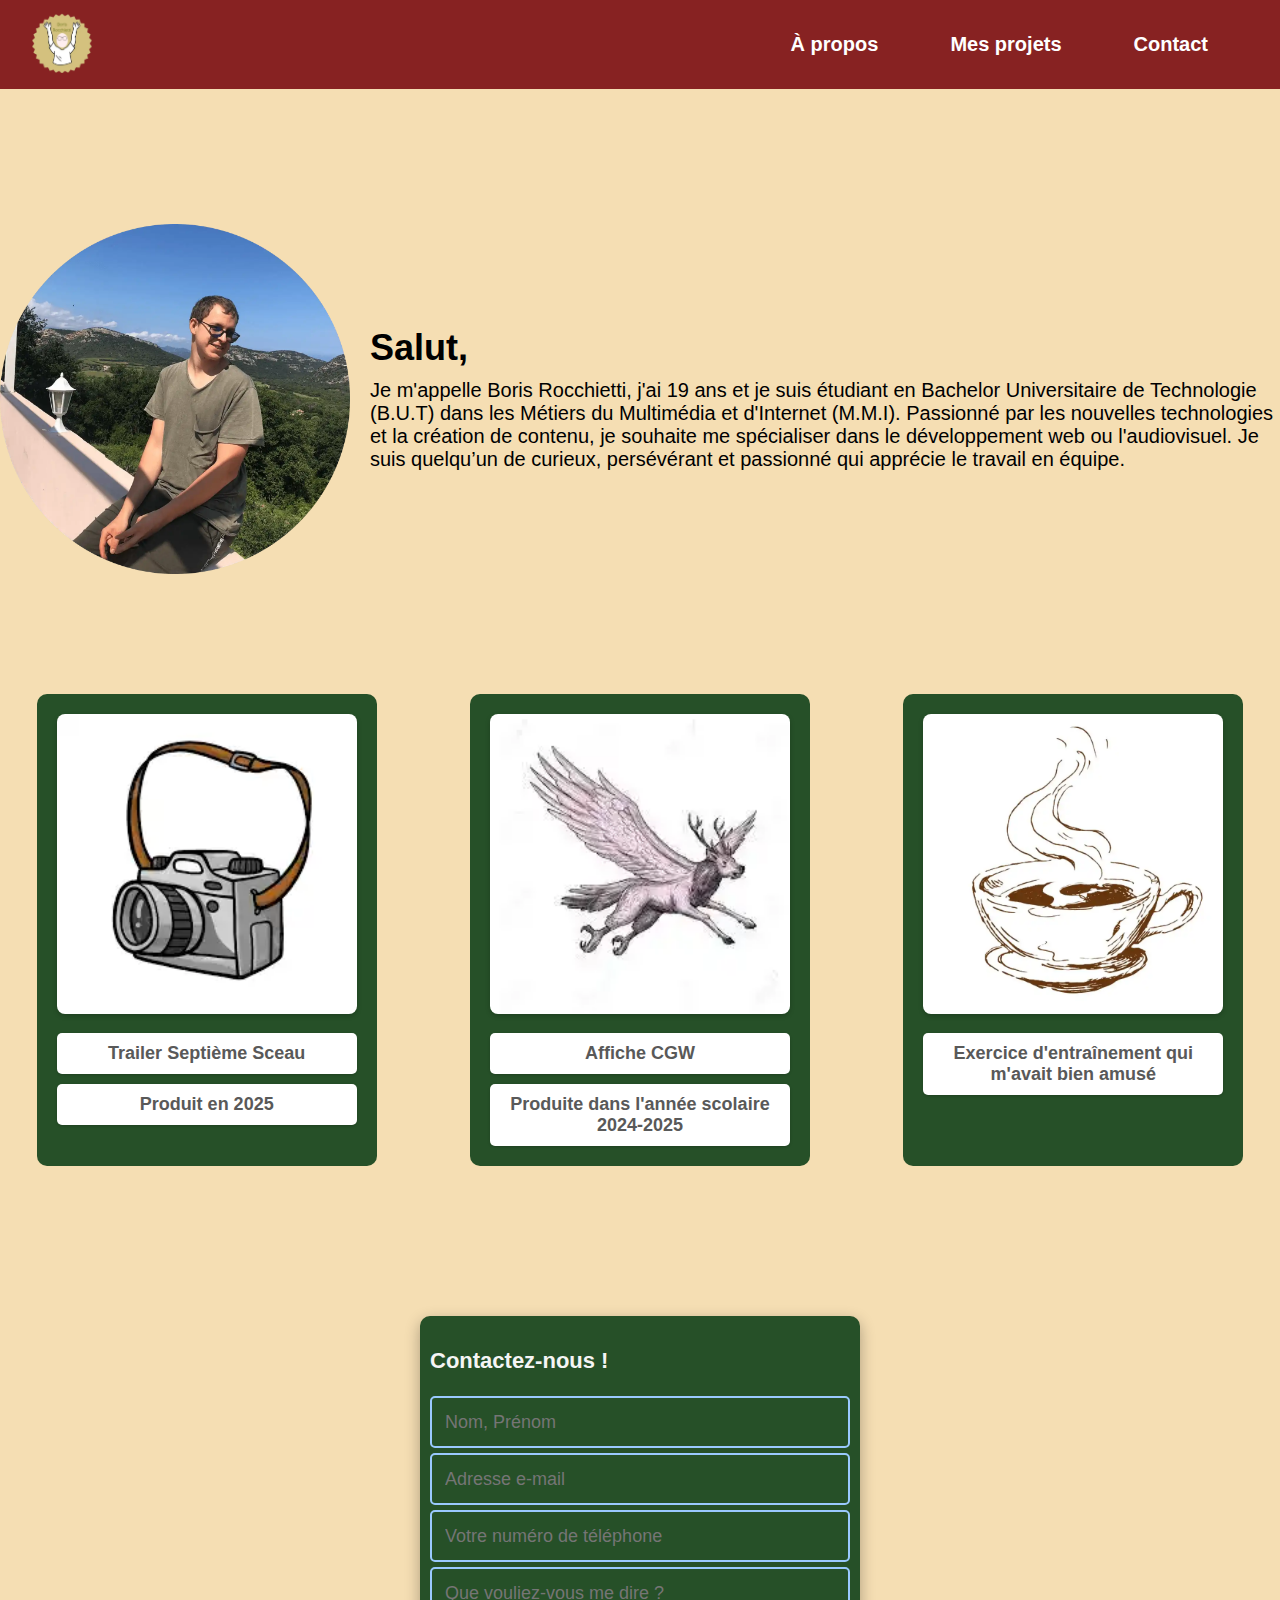
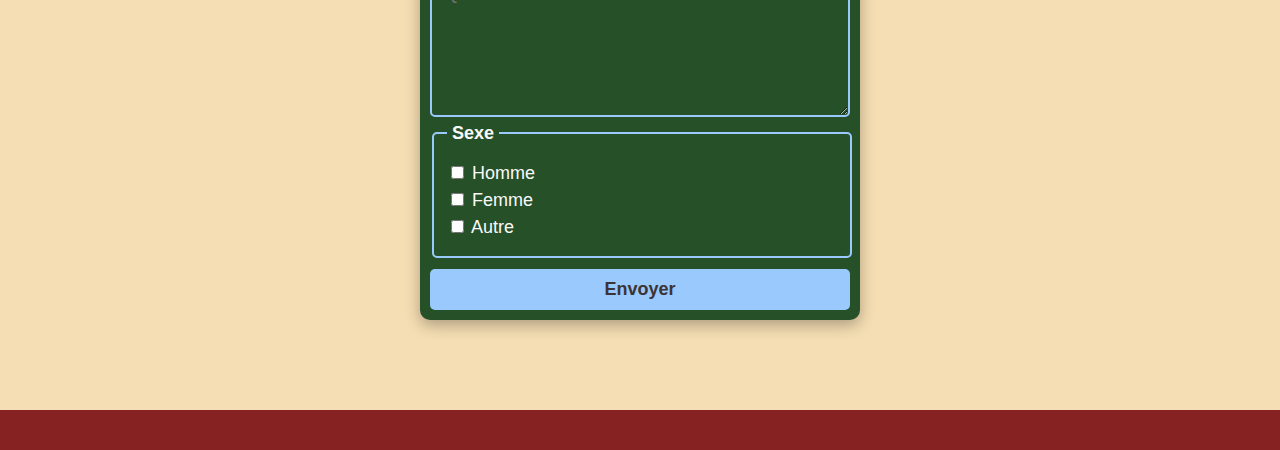
==== commit 342d25b8: "voilà fin de l'histoire" ====
--- a/index.html
+++ b/index.html
@@ -1,52 +1,104 @@
+
 <!doctype html>
 <html lang="fr">
 <head>
   <meta charset="UTF-8" />
   <meta name="viewport" content="width=device-width, initial-scale=1.0" />
-  <meta http-equiv="refresh" content="4.5; url=accueil.html">
+  <meta name="description" content="Bienvenue sur mon portfolio. Je suis étudiant en BUT MMI, et en ce moment, j'hésite entre l'audiovisuel et le développement web. Souhaitez-vous me découvrir ?">
   <title>Mon portfolio</title>
-  <link rel="stylesheet" href="style2.css">
+  <link rel="stylesheet" href="style.css">
 </head>
+
 <body>
-  <header class="homepage"> 
-    <a href="index.html">
-      <img class="logo" src="logo.png" alt="logo de mon portfolio">
-    </a>
-    <p class="text">Bienvenue sur mon site web <span class="exclamation"></span></p>
-</header> 
+  <header class="homepage">
+    <nav class="navbar">
+      <div class="navbar-left">
+       <a href="index.html">
+        <img class="logo" src="logo.webp" alt="logo de mon portfolio">
+      </a>
+      </div>
+      <div class="navbar-right">
+        <ul class="nav-links">
+          <li><a href="#about">À propos</a></li>
+          <li><a href="#projets">Mes projets</a></li>
+          <li><a href="#contact">Contact</a></li>
+        </ul>
+      </div>
+    </nav>
+  </header>
 
-  <main>
-     <div class="container">
-      <div class="item" style="--i:0;"></div>
-      <div class="item" style="--i:1;"></div>
-      <div class="item" style="--i:2;"></div>
-      <div class="item" style="--i:3;"></div>
-      <div class="item" style="--i:4;"></div>
-      <div class="item" style="--i:5;"></div>
-      <div class="item" style="--i:6;"></div>
-      <div class="item" style="--i:7;"></div>
-      <div class="item" style="--i:8;"></div>
-      <div class="item" style="--i:9;"></div>
-      <div class="item" style="--i:10;"></div>
-      <div class="item" style="--i:11;"></div>
-      <div class="item" style="--i:12;"></div>
-      <div class="item" style="--i:13;"></div>
-      <div class="item" style="--i:14;"></div>
-      <div class="item" style="--i:15;"></div>
-      <div class="item" style="--i:16;"></div>
-      <div class="item" style="--i:17;"></div>
-      <div class="item" style="--i:18;"></div>
-      <div class="item" style="--i:19;"></div>
-      <div class="item" style="--i:20;"></div>
-      <div class="item" style="--i:21;"></div>
-      <div class="item" style="--i:22;"></div>
-      <div class="item" style="--i:23;"></div>
-      <div class="item" style="--i:24;"></div>
-      <div class="item" style="--i:25;"></div>
+<main>
+  <div class="about-section" id="accueil">
+    <div class="about-content">
+      <img class="profile-image" src="moiastflo.webp" alt="Moi à Saint Florent">
+      
+      <div class="about-text">
+        <p> Salut, </p>
+        <p> Je m'appelle Boris Rocchietti, j'ai 19 ans et je suis étudiant en
+          Bachelor Universitaire de Technologie (B.U.T) dans les Métiers du Multimédia et d'Internet (M.M.I).
+          Passionné par les nouvelles technologies et la création de contenu, je souhaite me spécialiser dans le développement web ou l'audiovisuel. 
+          Je suis quelqu’un de curieux, persévérant et passionné qui apprécie le travail en équipe. </p>
+      </div>
     </div>
-    <p class="intro-text">Patientez encore un court instant<span class="dots"></span></p>
-  </main>
+  </div>
 
-  <footer class="piedepage"></footer>
+<div class="projets-flex" id="projets">
 
-</body>+  <div class="custom-container">
+    <div class="image-box">
+      <img src="camera.webp" alt="exemple de projet 1">
+    </div>
+    <div class="text-box">
+      <div class="text-item">Trailer Septième Sceau</div>
+      <div class="text-item"> Produit en 2025</div>
+    </div>
+  </div> 
+
+  <div class="custom-container">
+    <div class="image-box">
+      <img src="cerf-volant.webp" alt="Cerf-volant">
+    </div>
+    <div class="text-box">
+      <div class="text-item"> Affiche CGW</div>
+      <div class="text-item"> Produite dans l'année scolaire 2024-2025</div>
+    </div>
+  </div> 
+
+  <div class="custom-container">
+    <div class="image-box">
+      <img src="teacup.webp" alt="théière">
+    </div>
+    <div class="text-box">
+      <div class="text-item"> Exercice d'entraînement qui m'avait bien amusé</div>
+    </div>
+  </div>
+</div>
+
+<form id="contact">      
+  <p class="contactez">Contactez-nous !</p>
+  <input name="name" type="text" class="feedback" placeholder="Nom, Prénom" />   
+  <input name="email" type="text" class="feedback" placeholder="Adresse e-mail" />
+          
+  <input class="feedback" type="tel" id="phone" placeholder="Votre numéro de téléphone">
+
+  <textarea name="text" class="feedback" placeholder="Que vouliez-vous me dire ?"></textarea>
+
+  <fieldset class="feedback">
+    <legend>Sexe</legend>
+    <label> <input type="checkbox" name="gender" value="homme"> Homme</label>
+    <label> <input type="checkbox" name="gender" value="femme"> Femme</label>
+    <label> <input type="checkbox" name="gender" value="femme"> Autre</label>
+  </fieldset>
+          
+  <input type="submit" value="Envoyer"/>
+  </form>
+
+
+</main>
+
+<footer class="piedepage">
+    
+</footer>
+
+</body>
+</html>
--- a/style.css
+++ b/style.css
@@ -0,0 +1,459 @@
+
+
+/*Corps de la page principale*/
+body {
+  font-family: Arial, sans-serif;
+  background-color: #f9f9f9;
+  color: #333;
+  margin: 0;
+  padding: 0;
+  display: flex;
+  flex-direction: column;
+  min-height: 100vh; 
+}
+
+main {
+  padding: 40px 0;
+  padding-top: 135px;
+  display: flex;
+  flex-direction: column;
+  gap: 60px; 
+  background-color:#f5deb3 ;
+
+}
+
+[id] {
+  scroll-margin-top: 95px; 
+}
+
+
+/*Section "Navbar"*/
+.homepage {
+  position: sticky;
+  top: 0;
+  left: 0;
+  width: 100%;
+  background-color: #872222;
+  z-index: 1000;
+  transition: transform 0.3s ease-in-out, opacity 0.3s ease-in-out;
+  opacity: 1;
+}
+
+.navbar {
+  display: flex;
+  justify-content: space-between;
+  align-items: center;
+  padding: 0.5rem 2rem;
+}
+
+.navbar-left {
+  flex: 1;
+}
+
+.logo {
+  font-size: 1.5rem;
+  color: #fff;
+  font-weight: bold;
+  height: 60px;
+  width: auto;
+}
+
+.nav-links {
+  list-style: none;
+  display: flex;
+  justify-content: center;
+  gap: 2rem;
+  margin-right: 15px;
+  padding: 5px;
+  font-size: 20px;
+  font-weight: bold;
+  position: relative;
+}
+
+.nav-links a {
+  color: #fff;
+  text-decoration: none;
+  padding: 10px 20px;
+  transition: 0.5s;
+  position: relative;
+}
+
+.nav-links:hover a {
+  color: rgba(255, 255, 255, 0.2);
+}
+
+.nav-links li:hover a {
+  color: #fff;
+}
+
+.nav-links a:before {
+  content: '';
+  position: absolute;
+  top: 0;
+  left: 0;
+  width: 100%;
+  height: 100%;
+  background: transparent;
+  border: 2px solid transparent;
+  border-radius: 12px;
+  transition: all 0.5s;
+  transform: scale(1.1);
+  opacity: 0;
+}
+
+.nav-links a:hover:before {
+  opacity: 1;
+  transform: scale(1);
+  border-color: #fff;
+}
+
+.nav-links li:nth-child(1) a:hover:before {
+  border-color: white;
+}
+
+.nav-links li:nth-child(2) a:hover:before {
+  border-color: #f5deb3;
+}
+
+.nav-links li:nth-child(3) a:hover:before {
+  border-color: #9AC9FE;
+}
+
+.nav-links li:nth-child(4) a:hover:before {
+  border-color: #9effa3;
+}
+
+/*Section pour le formulaire */
+form {
+  width: 420px; 
+  margin: 50px auto; 
+  padding: 10px; 
+  display: flex;
+  flex-direction: column; 
+  background-color: #265028; 
+  color: #f9f9f9;
+  border-radius: 10px; 
+  box-shadow: 0 5px 15px rgba(0, 0, 0, 0.3); 
+}
+
+.contact-form .feedback {
+  font-size: 18px;
+  border-radius: 5px;
+  background-color: transparent;
+  border: 2px solid #9AC9FE;
+  padding: 13px;
+  margin-bottom: 5px;
+  width: 100%;
+  box-sizing: border-box;
+}
+
+.contact-form .feedback:hover {
+  border-color: #CC4949;
+}
+
+form .contactez {
+  color: whitesmoke;
+  font-size: 22px;
+  font-weight: bold;
+  margin-bottom: 10x;
+}
+
+fieldset {
+  border: 1px solid #9AC9FE;
+  padding: 10px;
+  margin-bottom: 15px;
+  border-radius: 5px;
+}
+
+legend {
+  font-size: 18px;
+  font-weight: bold;
+  color: #f9f9f9;
+  padding: 0 5px;
+}
+
+fieldset label {
+  display: block;
+  margin: 5px 0;
+  color: #f9f9f9;
+}
+
+input[type="radio"] {
+  margin-right: 10px;
+}
+
+.feedback {
+  color:white;
+  font-family: Helvetica, Arial, sans-serif;
+  font-weight:500;
+  font-size: 18px;
+  border-radius: 5px;
+  line-height: 22px;
+  background-color: transparent;
+  border:2px solid #9AC9FE;
+  transition: all 0.3s;
+  padding: 13px;
+  margin-bottom: 5px;
+  width:100%;
+  box-sizing: border-box;
+  outline:0;
+}
+
+.feedback:focus { border:2px solid #CC4949; }
+
+textarea {
+  height: 150px;
+  line-height: 150%;
+  resize:vertical;
+}
+
+[type="submit"] {
+  font-family: 'Montserrat', Arial, Helvetica, sans-serif;
+  width: 100%;
+  background:#9AC9FE;
+  border-radius:5px;
+  border:0;
+  cursor:pointer;
+  color: #3C3434;
+  font-size:18px;
+  padding-top:10px;
+  padding-bottom:10px;
+  transition: all 0.3s;
+  margin-top: 6px;
+  font-weight:700;
+}
+[type="submit"]:hover { background:#CC4949; }
+
+/*Section "A propos" */ 
+.profile-image {
+  width: 350px; 
+  height: auto; 
+  object-fit: cover; 
+  border-radius: 10px; 
+  margin-right: 20px; 
+}
+
+.about-text p:first-child {
+  font-size: 36px; 
+  font-weight: bold; 
+  margin: 0; 
+}
+
+.about-text p:last-child {
+  font-size: 20px; 
+  margin: 5px 0 0; 
+  margin-top: 10px;
+}
+
+.about-content {
+  display: flex;
+  align-items: center;
+  color: black;
+  font-family: Verdana, Geneva, Tahoma, sans-serif;
+  margin-bottom: 20px; 
+}
+
+
+
+@keyframes slideFromLeft {
+  0% {
+    transform: translateX(-25%);
+    opacity: 0;
+  }
+  100% {
+    transform: translateX(0);
+    opacity: 1;
+  }
+}
+
+.about-text p {
+  animation: slideFromLeft 2s ease-out; 
+}
+
+.profile-image {
+  animation: slideFromTLeft 2s ease-out; 
+}
+
+/*Partie dédiée aux boîtes de projets*/
+.container {
+  display: flex;
+  flex-wrap: wrap;
+  gap: 20px;
+  padding: 20px;
+}
+
+.box {
+  width: 100%;
+  max-width: 300px;
+  height: 250px;
+  display: flex;
+  flex-direction: column;
+  justify-content: space-between;
+  background: white;
+  padding: 15px;
+  border-radius: 8px;
+  box-shadow: 0 2px 4px rgba(0,0,0,0.2);
+}
+
+.box img {
+  width: 100%;
+  height: 30%;
+  object-fit: cover;
+}
+
+.box .text {
+  text-align: center;
+  margin: 10px 0;
+}
+
+.projets-flex {
+  display: flex;
+  flex-wrap: wrap; 
+  justify-content: center; 
+  gap: 20px;
+  margin: 40px 0;
+}
+.custom-container {
+  display: inline-block;
+  flex-direction: column; 
+  align-items: center; 
+  justify-content: flex-start; 
+  background-color: #265028; 
+  padding: 20px;
+  border-radius: 10px; 
+  width: 90%;
+  max-width: 300px; 
+  margin: 0 auto; 
+}
+
+.image-box img {
+  width: 100%; 
+  height: auto; 
+  border-radius: 8px; 
+  box-shadow: 0 2px 5px rgba(0, 0, 0, 0.2); 
+}
+
+.text-box {
+  display: flex;
+  flex-direction: column; 
+  gap: 10px; 
+  margin-top: 15px;
+  width: 100%; 
+}
+
+.text-item {
+  text-align: center; 
+  font-size: 18px;
+  font-weight: bold;
+  color: #595959; 
+  padding: 10px;
+  background-color: #fff; 
+  border-radius: 5px; 
+  box-shadow: 0 1px 3px rgba(0, 0, 0, 0.2); 
+}
+
+/*Style du footer*/
+.piedepage {
+  background-color: #872222;
+  display: flex;
+  justify-content: center;
+  height: auto;
+  width: 100%;
+  position: relative; 
+  padding: 20px 0; 
+}
+
+@media (max-width: 768px) {
+  
+  body {
+    background-color: #f5deb3;
+    overflow-x: hidden;
+  }
+
+  .homepage,
+.piedepage {
+    width: 100%;
+    box-sizing: border-box;
+  }
+
+  body, 
+  .nav-links a, 
+  .about-text p:first-child, 
+  .about-text p:last-child, 
+  .text-item {
+    font-size: 90%;
+  }
+  .about-text {
+    display:column
+  }
+
+  .about-text p:first-child {
+    font-size: 16px; 
+  }
+
+  .about-text p:last-child {
+    font-size: 10px; 
+  }
+
+    .box {
+      max-width: 200px; 
+      height: 180px; 
+      display: grid;
+    }
+
+    .box img {
+      height: 100px; 
+   }
+
+    .navbar {
+      padding: 0.5rem 1rem; 
+    }
+
+    .nav-links {
+      gap: 1rem; 
+    }
+
+    .nav-links a {
+      font-size: 16px; 
+      padding: 5px 10px;
+    }
+
+  
+    .contactez, 
+    legend, 
+    .text-item {
+    font-size: 14px; 
+    }
+
+    .about-content {
+      flex-direction: column;
+      align-items: center; 
+      text-align: center; 
+    }
+    
+    .about-content {
+      flex-direction: column;
+      align-items: center;
+      text-align: center;
+    }
+  
+    .profile-image {
+      margin-bottom: 20px;
+      width: 80%;
+      height: auto;
+    }
+  
+    .about-text {
+      display: flex;
+      flex-direction: column;
+      align-items: center;
+      margin-top: 10px;
+    }
+  
+    .about-text p {
+      font-size: 16px;
+      margin: 10px 0;
+      line-height: 1.5;
+    }
+  }
+
